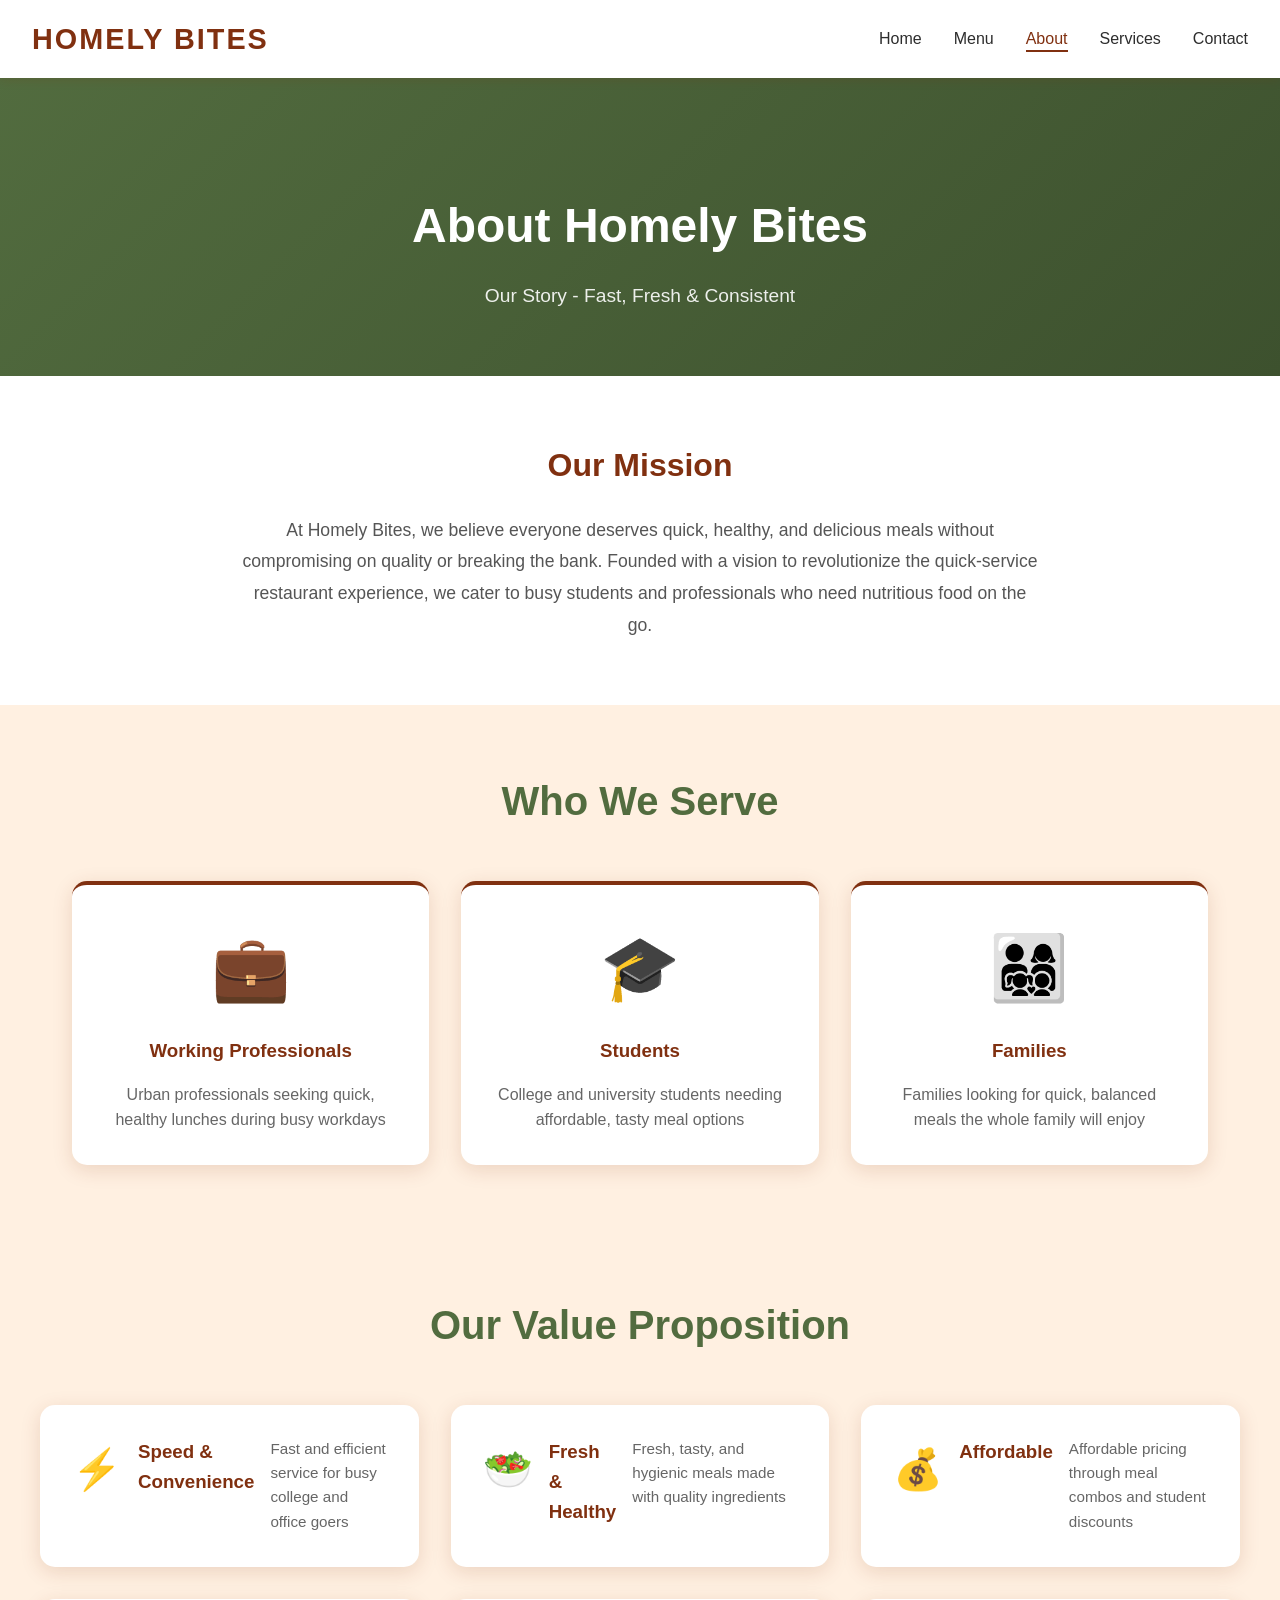
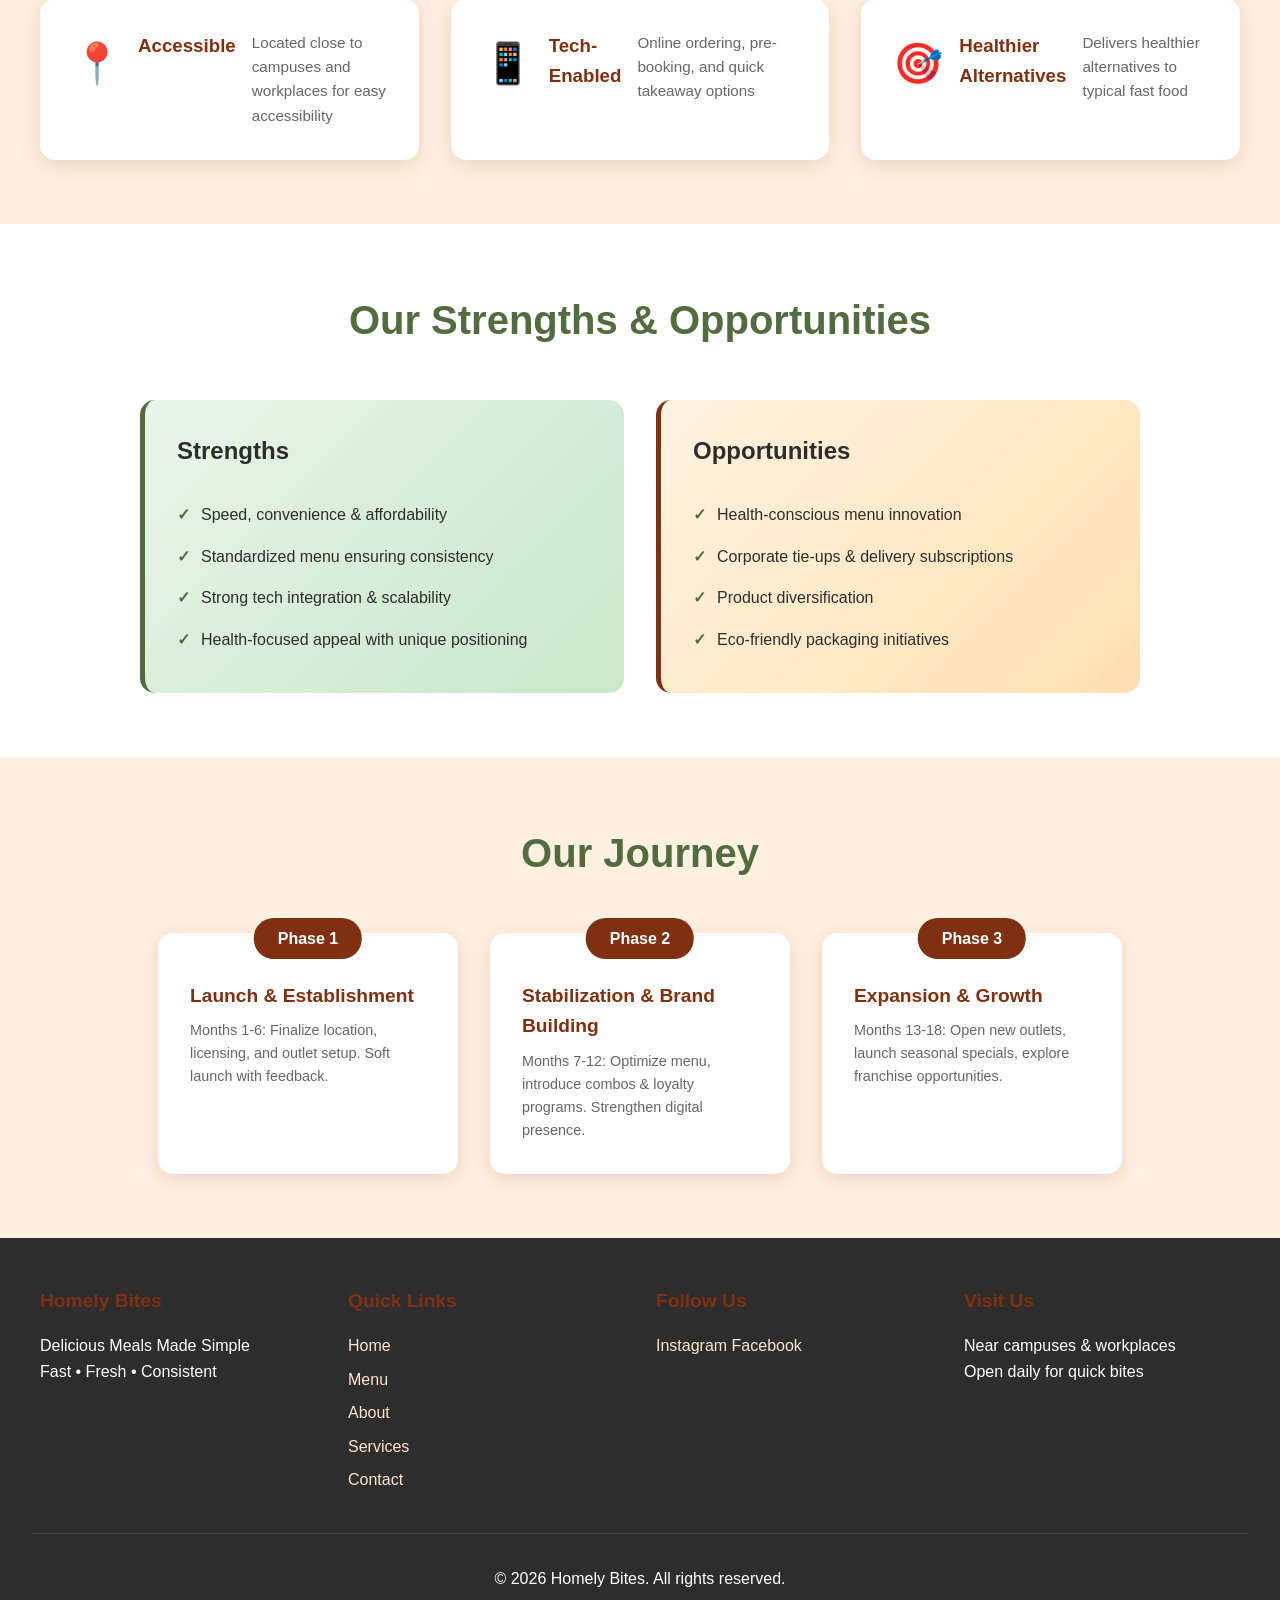
==== about.html @ 95ad97e5 "Add files via upload this is form for website" ====
<!DOCTYPE html>
<html lang="en">
<head>
    <meta charset="UTF-8">
    <meta name="viewport" content="width=device-width, initial-scale=1.0">
    <title>About - Homely Bites</title>
    <link rel="stylesheet" href="styles.css">
    <link rel="stylesheet" href="about.css">
</head>
<body>
    <nav class="navbar">
        <div class="logo">Homely Bites</div>
        <ul class="nav-links">
            <li><a href="index.html">Home</a></li>
            <li><a href="menu.html">Menu</a></li>
            <li><a href="about.html" class="active">About</a></li>
            <li><a href="services.html">Services</a></li>
            <li><a href="contact.html">Contact</a></li>
        </ul>
        <div class="hamburger">
            <span></span>
            <span></span>
            <span></span>
        </div>
    </nav>

    <header class="about-header">
        <h1>About Homely Bites</h1>
        <p>Our Story - Fast, Fresh & Consistent</p>
    </header>

    <section class="mission">
        <div class="mission-content">
            <h2>Our Mission</h2>
            <p>At Homely Bites, we believe everyone deserves quick, healthy, and delicious meals without compromising on quality or breaking the bank. Founded with a vision to revolutionize the quick-service restaurant experience, we cater to busy students and professionals who need nutritious food on the go.</p>
        </div>
    </section>

    <section class="target-customers">
        <h2>Who We Serve</h2>
        <div class="customer-grid">
            <div class="customer-card">
                <div class="customer-icon">💼</div>
                <h3>Working Professionals</h3>
                <p>Urban professionals seeking quick, healthy lunches during busy workdays</p>
            </div>
            <div class="customer-card">
                <div class="customer-icon">🎓</div>
                <h3>Students</h3>
                <p>College and university students needing affordable, tasty meal options</p>
            </div>
            <div class="customer-card">
                <div class="customer-icon">👨‍👩‍👧‍👦</div>
                <h3>Families</h3>
                <p>Families looking for quick, balanced meals the whole family will enjoy</p>
            </div>
        </div>
    </section>

    <section class="value-proposition">
        <h2>Our Value Proposition</h2>
        <div class="value-grid">
            <div class="value-item">
                <div class="value-icon">⚡</div>
                <h3>Speed & Convenience</h3>
                <p>Fast and efficient service for busy college and office goers</p>
            </div>
            <div class="value-item">
                <div class="value-icon">🥗</div>
                <h3>Fresh & Healthy</h3>
                <p>Fresh, tasty, and hygienic meals made with quality ingredients</p>
            </div>
            <div class="value-item">
                <div class="value-icon">💰</div>
                <h3>Affordable</h3>
                <p>Affordable pricing through meal combos and student discounts</p>
            </div>
            <div class="value-item">
                <div class="value-icon">📍</div>
                <h3>Accessible</h3>
                <p>Located close to campuses and workplaces for easy accessibility</p>
            </div>
            <div class="value-item">
                <div class="value-icon">📱</div>
                <h3>Tech-Enabled</h3>
                <p>Online ordering, pre-booking, and quick takeaway options</p>
            </div>
            <div class="value-item">
                <div class="value-icon">🎯</div>
                <h3>Healthier Alternatives</h3>
                <p>Delivers healthier alternatives to typical fast food</p>
            </div>
        </div>
    </section>

    <section class="swot">
        <h2>Our Strengths & Opportunities</h2>
        <div class="swot-grid">
            <div class="swot-card strengths">
                <h3>Strengths</h3>
                <ul>
                    <li>Speed, convenience & affordability</li>
                    <li>Standardized menu ensuring consistency</li>
                    <li>Strong tech integration & scalability</li>
                    <li>Health-focused appeal with unique positioning</li>
                </ul>
            </div>
            <div class="swot-card opportunities">
                <h3>Opportunities</h3>
                <ul>
                    <li>Health-conscious menu innovation</li>
                    <li>Corporate tie-ups & delivery subscriptions</li>
                    <li>Product diversification</li>
                    <li>Eco-friendly packaging initiatives</li>
                </ul>
            </div>
        </div>
    </section>

    <section class="timeline">
        <h2>Our Journey</h2>
        <div class="timeline-container">
            <div class="timeline-item">
                <div class="timeline-phase">Phase 1</div>
                <h3>Launch & Establishment</h3>
                <p>Months 1-6: Finalize location, licensing, and outlet setup. Soft launch with feedback.</p>
            </div>
            <div class="timeline-item">
                <div class="timeline-phase">Phase 2</div>
                <h3>Stabilization & Brand Building</h3>
                <p>Months 7-12: Optimize menu, introduce combos & loyalty programs. Strengthen digital presence.</p>
            </div>
            <div class="timeline-item">
                <div class="timeline-phase">Phase 3</div>
                <h3>Expansion & Growth</h3>
                <p>Months 13-18: Open new outlets, launch seasonal specials, explore franchise opportunities.</p>
            </div>
        </div>
    </section>

    <footer>
        <div class="footer-content">
            <div class="footer-section">
                <h4>Homely Bites</h4>
                <p>Delicious Meals Made Simple</p>
                <p>Fast • Fresh • Consistent</p>
            </div>
            <div class="footer-section">
                <h4>Quick Links</h4>
                <ul>
                    <li><a href="index.html">Home</a></li>
                    <li><a href="menu.html">Menu</a></li>
                    <li><a href="about.html">About</a></li>
                    <li><a href="services.html">Services</a></li>
                    <li><a href="contact.html">Contact</a></li>
                </ul>
            </div>
            <div class="footer-section">
                <h4>Follow Us</h4>
                <div class="social-links">
                    <a href="https://www.instagram.com/homely.bytes/" target="_blank">Instagram</a>
                    <a href="https://www.facebook.com/profile.php?id=61575462883397" target="_blank">Facebook</a>
                </div>
            </div>
            <div class="footer-section">
                <h4>Visit Us</h4>
                <p>Near campuses & workplaces</p>
                <p>Open daily for quick bites</p>
            </div>
        </div>
        <div class="footer-bottom">
            <p>&copy; 2026 Homely Bites. All rights reserved.</p>
        </div>
    </footer>

    <script>
        const hamburger = document.querySelector('.hamburger');
        const navLinks = document.querySelector('.nav-links');
        
        hamburger.addEventListener('click', () => {
            navLinks.classList.toggle('active');
        });
    </script>
</body>
</html>
---- styles.css ----
:root {
    --primary: #803010;
    --primary-dark: #5a220a;
    --accent: #526c3f;
    --light: #fff0e1;
    --light-dark: #ffe4cc;
    --dark: #2d2d2d;
    --white: #ffffff;
    --shadow: rgba(128, 48, 16, 0.15);
}

* {
    margin: 0;
    padding: 0;
    box-sizing: border-box;
    font-family: 'Segoe UI', Tahoma, Geneva, Verdana, sans-serif;
}

body {
    background-color: var(--light);
    color: var(--dark);
    line-height: 1.6;
}

/* Navigation */
.navbar {
    display: flex;
    justify-content: space-between;
    align-items: center;
    padding: 1rem 2rem;
    background: var(--white);
    box-shadow: 0 2px 10px var(--shadow);
    position: fixed;
    width: 100%;
    top: 0;
    z-index: 1000;
}

.logo {
    font-size: 1.8rem;
    font-weight: 700;
    color: var(--primary);
    text-transform: uppercase;
    letter-spacing: 2px;
}

.nav-links {
    display: flex;
    list-style: none;
    gap: 2rem;
}

.nav-links a {
    text-decoration: none;
    color: var(--dark);
    font-weight: 500;
    transition: color 0.3s;
    position: relative;
}

.nav-links a:hover,
.nav-links a.active {
    color: var(--primary);
}

.nav-links a::after {
    content: '';
    position: absolute;
    bottom: -5px;
    left: 0;
    width: 0;
    height: 2px;
    background: var(--primary);
    transition: width 0.3s;
}

.nav-links a:hover::after,
.nav-links a.active::after {
    width: 100%;
}

.hamburger {
    display: none;
    cursor: pointer;
    flex-direction: column;
    gap: 5px;
}

.hamburger span {
    width: 25px;
    height: 3px;
    background: var(--primary);
    transition: 0.3s;
}

/* Hero Section */
.hero {
    height: 100vh;
    background: linear-gradient(rgba(45, 45, 45, 0.7), rgba(45, 45, 45, 0.7)),
                url('buddha-bowl.jpg') center/cover no-repeat;
    display: flex;
    align-items: center;
    justify-content: center;
    text-align: center;
    padding: 2rem;
    margin-top: 60px;
    position: relative;
}

.hero::before {
    content: '';
    position: absolute;
    width: 200%;
    height: 200%;
    background: radial-gradient(circle, transparent 20%, rgba(255,255,255,0.1) 21%, transparent 22%);
    animation: rotate 30s linear infinite;
}

@keyframes rotate {
    from { transform: rotate(0deg); }
    to { transform: rotate(360deg); }
}

.hero-content {
    position: relative;
    z-index: 1;
}

.hero h1 {
    font-size: 4rem;
    color: #ffffff;
    margin-bottom: 1rem;
    text-shadow: 2px 2px 4px rgba(0,0,0,0.7);
    animation: slideIn 1s ease-out;
}

.hero p {
    font-size: 1.5rem;
    color: #ffffff;
    margin-bottom: 2rem;
    text-shadow: 1px 1px 3px rgba(0,0,0,0.7);
    animation: slideIn 1s ease-out 0.2s both;
}

@keyframes slideIn {
    from {
        opacity: 0;
        transform: translateY(30px);
    }
    to {
        opacity: 1;
        transform: translateY(0);
    }
}

/* Buttons */
.btn {
    display: inline-block;
    padding: 1rem 2rem;
    text-decoration: none;
    border-radius: 50px;
    font-weight: 600;
    transition: all 0.3s;
    animation: slideIn 1s ease-out 0.4s both;
}

.btn-primary {
    background: var(--primary);
    color: var(--white);
}

.btn-primary:hover {
    background: var(--primary-dark);
    transform: translateY(-3px);
    box-shadow: 0 5px 20px var(--shadow);
}

.btn-secondary {
    background: var(--accent);
    color: var(--white);
}

.btn-secondary:hover {
    background: #3d512e;
    transform: translateY(-3px);
    box-shadow: 0 5px 20px rgba(82, 108, 63, 0.3);
}

/* Features */
.features {
    display: grid;
    grid-template-columns: repeat(auto-fit, minmax(250px, 1fr));
    gap: 2rem;
    padding: 5rem 2rem;
    max-width: 1200px;
    margin: 0 auto;
}

.feature {
    background: var(--white);
    padding: 2rem;
    border-radius: 15px;
    text-align: center;
    box-shadow: 0 5px 20px var(--shadow);
    transition: transform 0.3s;
}

.feature:hover {
    transform: translateY(-10px);
}

.feature-icon {
    font-size: 3rem;
    margin-bottom: 1rem;
}

.feature h3 {
    color: var(--primary);
    margin-bottom: 0.5rem;
}

/* Why Us Section */
.why-us {
    background: var(--white);
    padding: 5rem 2rem;
    text-align: center;
}

.why-us h2 {
    font-size: 2.5rem;
    color: var(--accent);
    margin-bottom: 3rem;
}

.why-grid {
    display: grid;
    grid-template-columns: repeat(auto-fit, minmax(300px, 1fr));
    gap: 2rem;
    max-width: 1200px;
    margin: 0 auto;
}

.why-card {
    background: var(--light);
    padding: 2rem;
    border-radius: 15px;
    border-left: 4px solid var(--primary);
    transition: all 0.3s;
}

.why-card:hover {
    transform: scale(1.02);
    box-shadow: 0 10px 30px var(--shadow);
}

.why-card h3 {
    color: var(--primary);
    margin-bottom: 1rem;
}

/* CTA Section */
.cta {
    background: linear-gradient(135deg, var(--accent) 0%, #3d512e 100%);
    padding: 5rem 2rem;
    text-align: center;
    color: var(--white);
}

.cta h2 {
    font-size: 2.5rem;
    margin-bottom: 1rem;
}

.cta p {
    font-size: 1.2rem;
    margin-bottom: 2rem;
    opacity: 0.9;
}

.cta-buttons {
    display: flex;
    gap: 1rem;
    justify-content: center;
    flex-wrap: wrap;
}

/* Footer */
footer {
    background: var(--dark);
    color: var(--white);
    padding: 3rem 2rem 1rem;
}

.footer-content {
    display: grid;
    grid-template-columns: repeat(auto-fit, minmax(200px, 1fr));
    gap: 2rem;
    max-width: 1200px;
    margin: 0 auto;
}

.footer-section h4 {
    color: var(--primary);
    margin-bottom: 1rem;
    font-size: 1.2rem;
}

.footer-section ul {
    list-style: none;
}

.footer-section li {
    margin-bottom: 0.5rem;
}

.footer-section a {
    color: var(--light-dark);
    text-decoration: none;
    transition: color 0.3s;
}

.footer-section a:hover {
    color: var(--primary);
}

.footer-bottom {
    text-align: center;
    margin-top: 2rem;
    padding-top: 2rem;
    border-top: 1px solid rgba(255,255,255,0.1);
}

/* Responsive */
@media (max-width: 768px) {
    .nav-links {
        display: none;
        position: absolute;
        top: 60px;
        left: 0;
        width: 100%;
        background: var(--white);
        flex-direction: column;
        padding: 2rem;
        gap: 1rem;
        box-shadow: 0 5px 10px var(--shadow);
    }

    .nav-links.active {
        display: flex;
    }

    .hamburger {
        display: flex;
    }

    .hero h1 {
        font-size: 2.5rem;
    }

    .hero p {
        font-size: 1.1rem;
    }

    .features {
        grid-template-columns: 1fr;
    }

    .why-grid {
        grid-template-columns: 1fr;
    }
}
---- about.css ----
.about-header {
    background: linear-gradient(135deg, var(--accent) 0%, #3d512e 100%);
    padding: 8rem 2rem 4rem;
    text-align: center;
    color: var(--white);
    margin-top: 60px;
}

.about-header h1 {
    font-size: 3rem;
    margin-bottom: 1rem;
}

.about-header p {
    font-size: 1.2rem;
    opacity: 0.9;
}

.mission {
    background: var(--white);
    padding: 4rem 2rem;
    text-align: center;
}

.mission-content {
    max-width: 800px;
    margin: 0 auto;
}

.mission h2 {
    color: var(--primary);
    font-size: 2rem;
    margin-bottom: 1.5rem;
}

.mission p {
    font-size: 1.1rem;
    line-height: 1.8;
    color: #555;
}

.target-customers {
    padding: 4rem 2rem;
    max-width: 1200px;
    margin: 0 auto;
}

.target-customers h2 {
    text-align: center;
    color: var(--accent);
    font-size: 2.5rem;
    margin-bottom: 3rem;
}

.customer-grid {
    display: grid;
    grid-template-columns: repeat(auto-fit, minmax(280px, 1fr));
    gap: 2rem;
}

.customer-card {
    background: var(--white);
    padding: 2rem;
    border-radius: 15px;
    text-align: center;
    box-shadow: 0 5px 20px var(--shadow);
    transition: all 0.3s;
    border-top: 4px solid var(--primary);
}

.customer-card:hover {
    transform: translateY(-10px);
}

.customer-icon {
    font-size: 4rem;
    margin-bottom: 1rem;
}

.customer-card h3 {
    color: var(--primary);
    margin-bottom: 1rem;
}

.customer-card p {
    color: #666;
}

.value-proposition {
    background: var(--light);
    padding: 4rem 2rem;
}

.value-proposition h2 {
    text-align: center;
    color: var(--accent);
    font-size: 2.5rem;
    margin-bottom: 3rem;
}

.value-grid {
    display: grid;
    grid-template-columns: repeat(auto-fit, minmax(300px, 1fr));
    gap: 2rem;
    max-width: 1200px;
    margin: 0 auto;
}

.value-item {
    background: var(--white);
    padding: 2rem;
    border-radius: 15px;
    display: flex;
    align-items: flex-start;
    gap: 1rem;
    box-shadow: 0 5px 20px var(--shadow);
    transition: all 0.3s;
}

.value-item:hover {
    transform: scale(1.02);
}

.value-icon {
    font-size: 2.5rem;
    flex-shrink: 0;
}

.value-item h3 {
    color: var(--primary);
    margin-bottom: 0.5rem;
}

.value-item p {
    color: #666;
    font-size: 0.95rem;
}

.swot {
    background: var(--white);
    padding: 4rem 2rem;
}

.swot h2 {
    text-align: center;
    color: var(--accent);
    font-size: 2.5rem;
    margin-bottom: 3rem;
}

.swot-grid {
    display: grid;
    grid-template-columns: repeat(auto-fit, minmax(300px, 1fr));
    gap: 2rem;
    max-width: 1000px;
    margin: 0 auto;
}

.swot-card {
    padding: 2rem;
    border-radius: 15px;
}

.swot-card.strengths {
    background: linear-gradient(135deg, #e8f5e9 0%, #c8e6c9 100%);
    border-left: 5px solid var(--accent);
}

.swot-card.opportunities {
    background: linear-gradient(135deg, #fff3e0 0%, #ffe0b2 100%);
    border-left: 5px solid var(--primary);
}

.swot-card h3 {
    margin-bottom: 1.5rem;
    font-size: 1.5rem;
}

.swot-card ul {
    list-style: none;
}

.swot-card li {
    padding: 0.5rem 0;
    padding-left: 1.5rem;
    position: relative;
}

.swot-card li::before {
    content: '✓';
    position: absolute;
    left: 0;
    color: var(--accent);
    font-weight: bold;
}

.timeline {
    background: var(--light);
    padding: 4rem 2rem;
}

.timeline h2 {
    text-align: center;
    color: var(--accent);
    font-size: 2.5rem;
    margin-bottom: 3rem;
}

.timeline-container {
    display: flex;
    justify-content: center;
    gap: 2rem;
    flex-wrap: wrap;
    max-width: 1200px;
    margin: 0 auto;
}

.timeline-item {
    background: var(--white);
    padding: 2rem;
    border-radius: 15px;
    width: 300px;
    box-shadow: 0 5px 20px var(--shadow);
    transition: all 0.3s;
    position: relative;
}

.timeline-item:hover {
    transform: translateY(-10px);
}

.timeline-phase {
    position: absolute;
    top: -15px;
    left: 50%;
    transform: translateX(-50%);
    background: var(--primary);
    color: var(--white);
    padding: 0.5rem 1.5rem;
    border-radius: 20px;
    font-weight: 600;
}

.timeline-item h3 {
    color: var(--primary);
    margin: 1rem 0 0.5rem;
    font-size: 1.2rem;
}

.timeline-item p {
    color: #666;
    font-size: 0.9rem;
}

@media (max-width: 768px) {
    .about-header h1,
    .mission h2,
    .target-customers h2,
    .value-proposition h2,
    .swot h2,
    .timeline h2 {
        font-size: 1.8rem;
    }

    .timeline-container {
        flex-direction: column;
        align-items: center;
    }

    .timeline-item {
        width: 100%;
        max-width: 350px;
    }
}
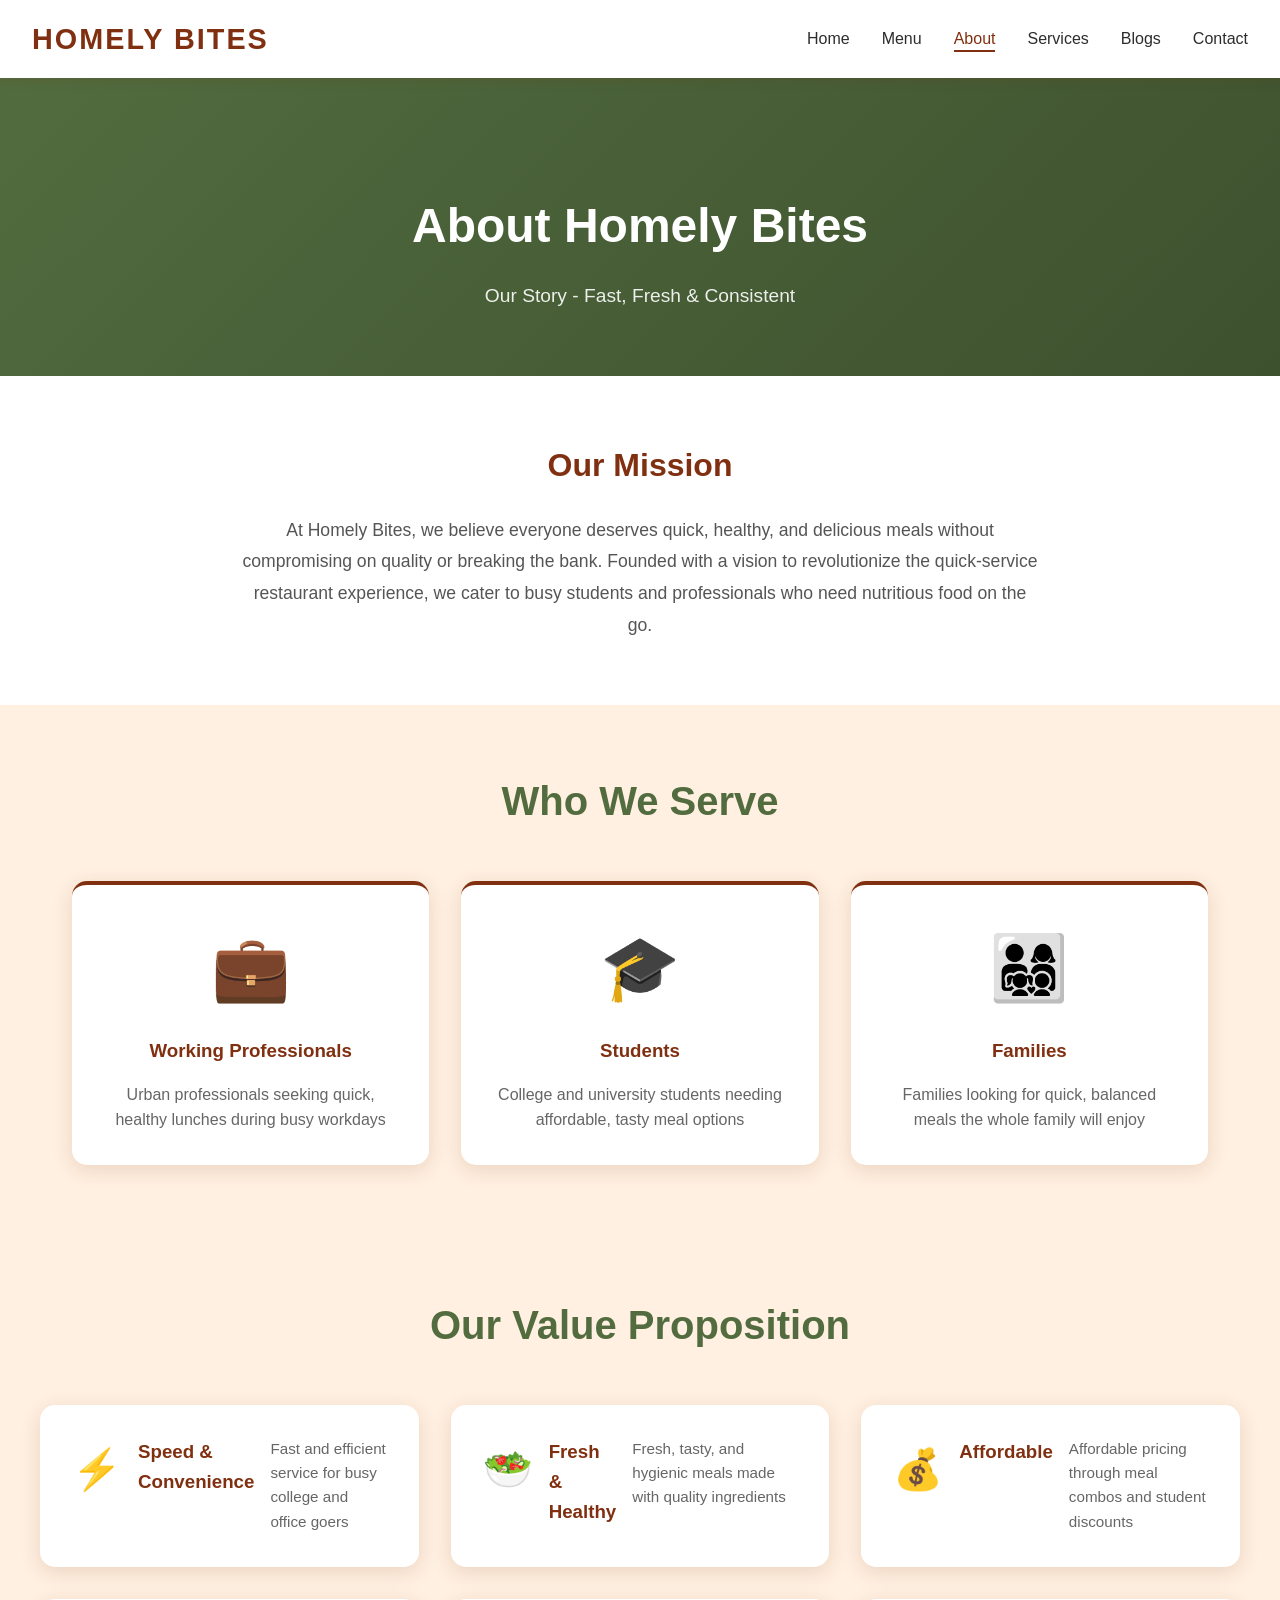
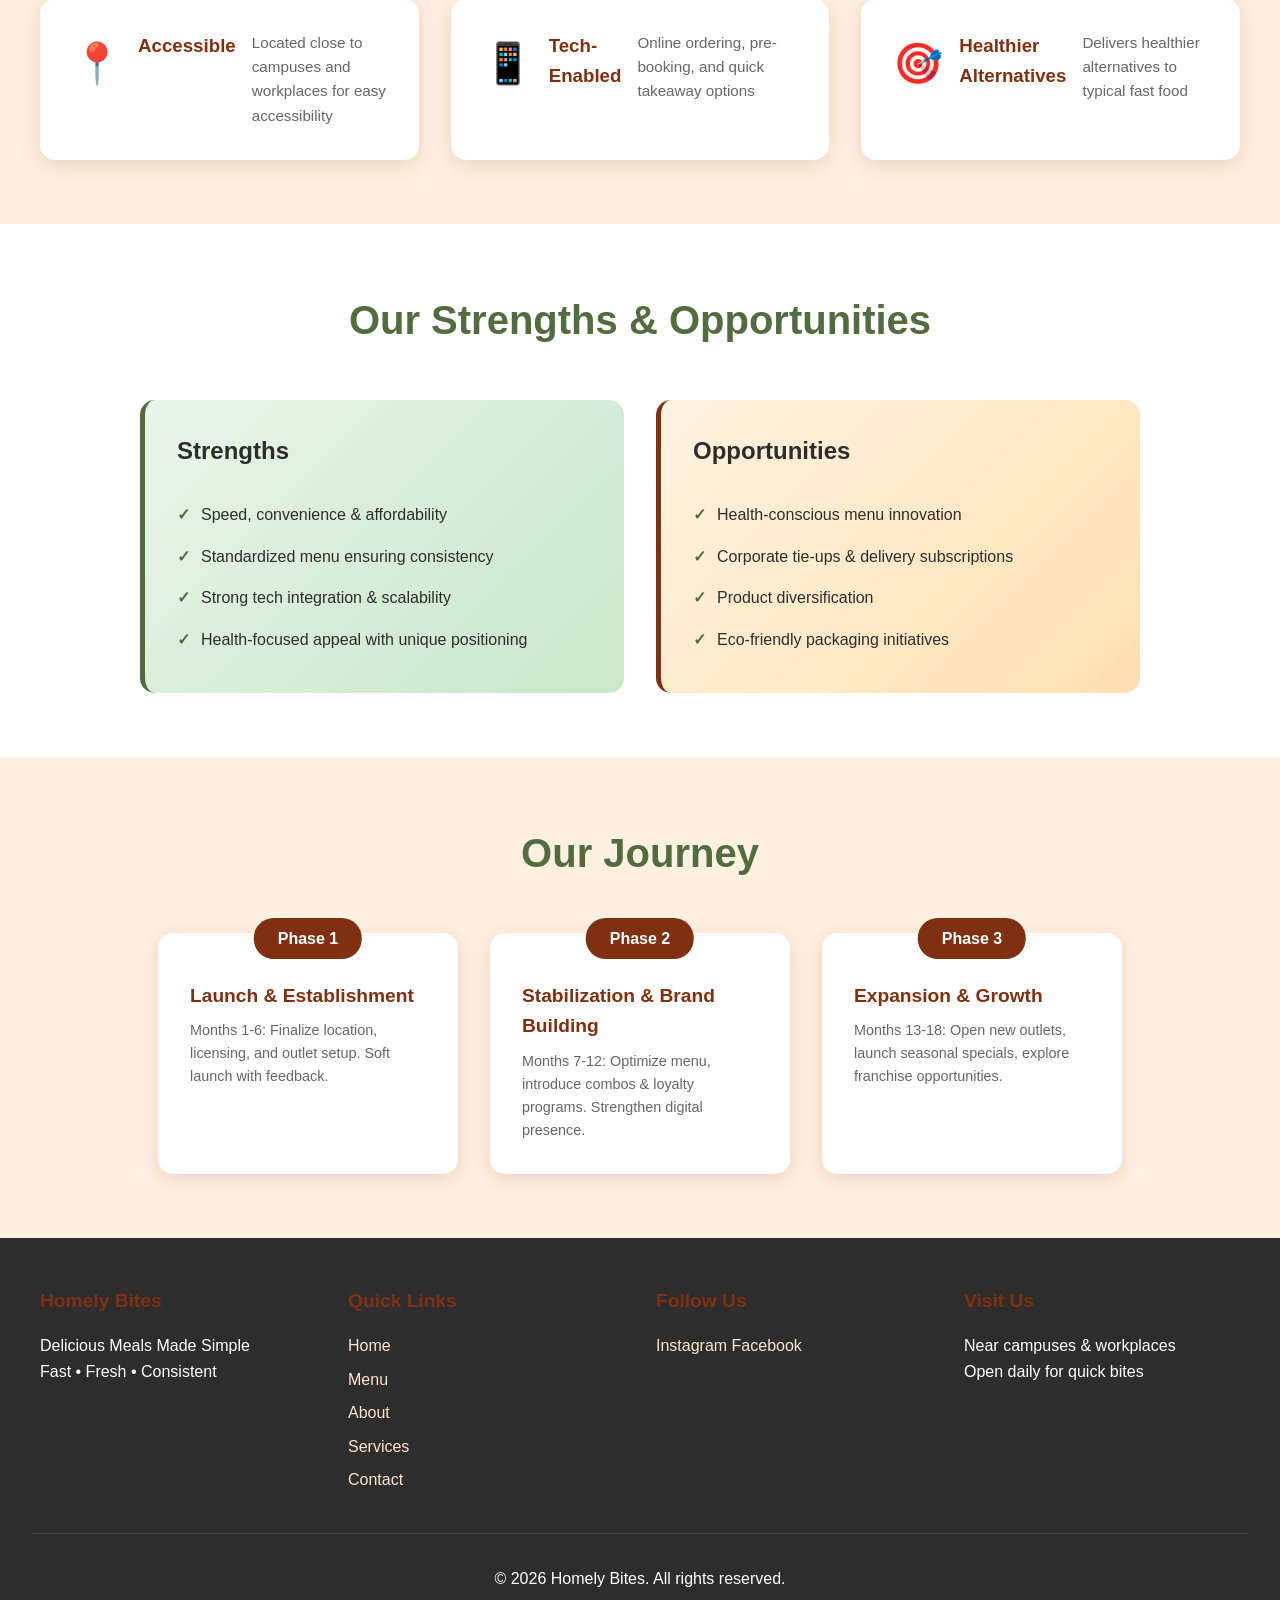
==== commit 7efc01b3: "Add files via upload" ====
--- a/about.html
+++ b/about.html
@@ -15,6 +15,7 @@
             <li><a href="menu.html">Menu</a></li>
             <li><a href="about.html" class="active">About</a></li>
             <li><a href="services.html">Services</a></li>
+            <li><a href="blogs.html">Blogs</a></li>
             <li><a href="contact.html">Contact</a></li>
         </ul>
         <div class="hamburger">
